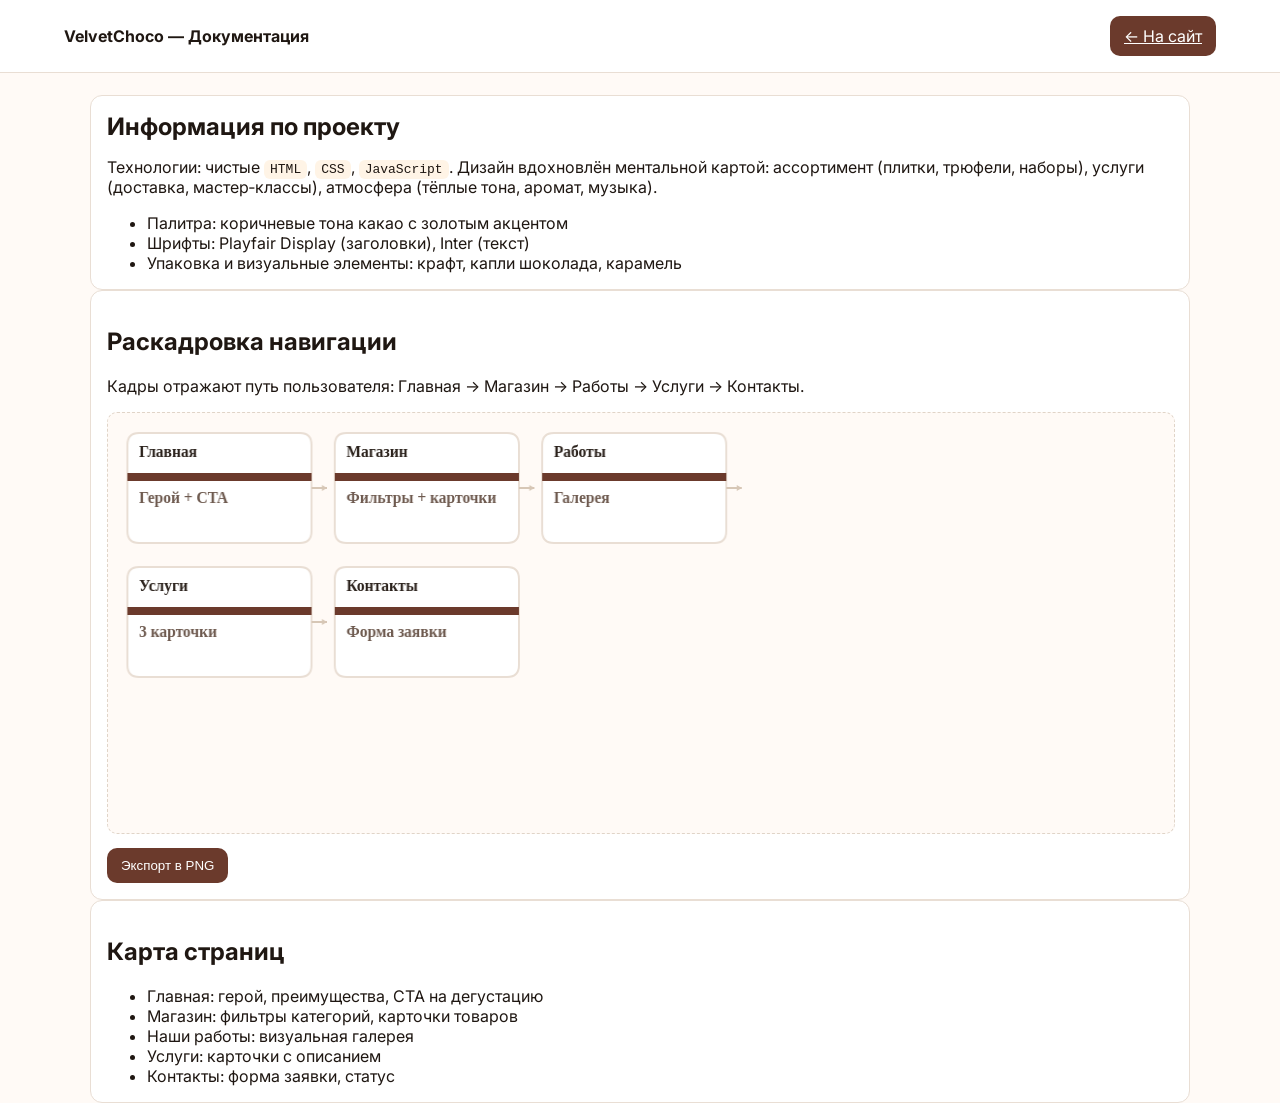
==== docs/index.html @ 32332e77 "Create index.html" ====
<!doctype html>
<html lang="ru">
<head>
  <meta charset="utf-8">
  <meta name="viewport" content="width=device-width, initial-scale=1">
  <title>Документация — VelvetChoco</title>
  <link rel="preconnect" href="https://fonts.googleapis.com">
  <link rel="preconnect" href="https://fonts.gstatic.com" crossorigin>
  <link href="https://fonts.googleapis.com/css2?family=Inter:wght@400;600&display=swap" rel="stylesheet">
  <style>
    :root{--ink:#1f1712;--muted:#6e5a4f;--line:#e9ded4}
    html,body{height:100%}
    body{margin:0;font-family:Inter,system-ui,Arial,sans-serif;color:var(--ink);background:#fffaf6}
    header{display:flex;align-items:center;justify-content:space-between;padding:16px 5%;border-bottom:1px solid var(--line);background:#fff}
    main{width:min(1100px,92%);margin:22px auto 60px}
    h1{margin:0 0 10px}
    .grid{display:grid;grid-template-columns:1fr 1fr;gap:18px}
    section{background:#fff;border:1px solid var(--line);border-radius:12px;padding:16px}
    canvas{width:100%;height:420px;border:1px dashed #e0d4c8;border-radius:10px;background:#fffaf6}
    .btn{background:#6b3a2c;color:#fff;border:0;border-radius:10px;padding:10px 14px;cursor:pointer}
    ul{margin:6px 0 0}
    code{background:#fff4e6;padding:2px 6px;border-radius:6px}
  </style>
</head>
<body>
  <header>
    <strong>VelvetChoco — Документация</strong>
    <a href="/index.html" class="btn">← На сайт</a>
  </header>
  <main>
    <section>
      <h1>Информация по проекту</h1>
      <p>Технологии: чистые <code>HTML</code>, <code>CSS</code>, <code>JavaScript</code>. Дизайн вдохновлён ментальной картой: ассортимент (плитки, трюфели, наборы), услуги (доставка, мастер‑классы), атмосфера (тёплые тона, аромат, музыка).</p>
      <ul>
        <li>Палитра: коричневые тона какао с золотым акцентом</li>
        <li>Шрифты: Playfair Display (заголовки), Inter (текст)</li>
        <li>Упаковка и визуальные элементы: крафт, капли шоколада, карамель</li>
      </ul>
    </section>
    <section>
      <h2>Раскадровка навигации</h2>
      <p>Кадры отражают путь пользователя: Главная → Магазин → Работы → Услуги → Контакты.</p>
      <canvas id="storyboard" width="1100" height="420"></canvas>
      <div style="display:flex;gap:10px;margin-top:10px">
        <button id="exportPng" class="btn">Экспорт в PNG</button>
        <a id="downloadLink" class="btn" download="velvetchoco-storyboard.png" style="display:none">Скачать PNG</a>
      </div>
    </section>
    <section>
      <h2>Карта страниц</h2>
      <ul>
        <li>Главная: герой, преимущества, CTA на дегустацию</li>
        <li>Магазин: фильтры категорий, карточки товаров</li>
        <li>Наши работы: визуальная галерея</li>
        <li>Услуги: карточки с описанием</li>
        <li>Контакты: форма заявки, статус</li>
      </ul>
    </section>
  </main>
  <script>
    const c = document.getElementById('storyboard');
    const ctx = c.getContext('2d');
    const W = c.width, H = c.height;
    const frames = [
      {t:'Главная', d:'Герой + CTA'},
      {t:'Магазин', d:'Фильтры + карточки'},
      {t:'Работы', d:'Галерея'},
      {t:'Услуги', d:'3 карточки'},
      {t:'Контакты', d:'Форма заявки'}
    ];
    const pad = 20, fw = 190, fh = 110, gap = 24;
    const rows = 2;
    ctx.clearRect(0,0,W,H);
    ctx.fillStyle = '#2b221c';
    ctx.font = '600 16px Inter';
    frames.forEach((f,i)=>{
      const row = Math.floor(i/3);
      const col = i%3;
      const x = pad + col*(fw+gap);
      const y = pad + row*(fh+gap);
      ctx.fillStyle = '#ffffff';
      ctx.strokeStyle = '#e9ded4';
      ctx.lineWidth = 2;
      roundRect(ctx,x,y,fw,fh,12,true,true);
      ctx.fillStyle = '#6b3a2c';
      ctx.fillRect(x, y+40, fw, 8);
      ctx.fillStyle = '#2b221c';
      ctx.fillText(f.t, x+12, y+24);
      ctx.fillStyle = '#6e5a4f';
      ctx.fillText(f.d, x+12, y+70);
      // arrows
      if (i < frames.length-1) drawArrow(ctx, x+fw, y+fh/2, x+fw+gap-8, y+fh/2);
    });
    function roundRect(ctx, x, y, w, h, r, fill, stroke){
      if (typeof r === 'number') r={tl:r,tr:r,br:r,bl:r};
      ctx.beginPath();
      ctx.moveTo(x+r.tl,y);
      ctx.lineTo(x+w-r.tr,y);
      ctx.quadraticCurveTo(x+w,y,x+w,y+r.tr);
      ctx.lineTo(x+w,y+h-r.br);
      ctx.quadraticCurveTo(x+w,y+h,x+w-r.br,y+h);
      ctx.lineTo(x+r.bl,y+h);
      ctx.quadraticCurveTo(x,y+h,x,y+h-r.bl);
      ctx.lineTo(x,y+r.tl);
      ctx.quadraticCurveTo(x,y,x+r.tl,y);
      ctx.closePath();
      if (fill) ctx.fill();
      if (stroke) ctx.stroke();
    }
    function drawArrow(ctx,x1,y1,x2,y2){
      ctx.strokeStyle = '#d7c7b6';
      ctx.lineWidth = 2;
      ctx.beginPath();
      ctx.moveTo(x1,y1); ctx.lineTo(x2,y2); ctx.stroke();
      const angle = Math.atan2(y2-y1, x2-x1);
      const size = 6;
      ctx.beginPath();
      ctx.moveTo(x2,y2);
      ctx.lineTo(x2-size*Math.cos(angle-0.5), y2-size*Math.sin(angle-0.5));
      ctx.lineTo(x2-size*Math.cos(angle+0.5), y2-size*Math.sin(angle+0.5));
      ctx.closePath(); ctx.fillStyle = '#d7c7b6'; ctx.fill();
    }
    document.getElementById('exportPng').addEventListener('click',()=>{
      const url = c.toDataURL('image/png');
      const a = document.getElementById('downloadLink');
      a.href = url; a.style.display='inline-flex'; a.click();
    });
  </script>
</body>
</html>
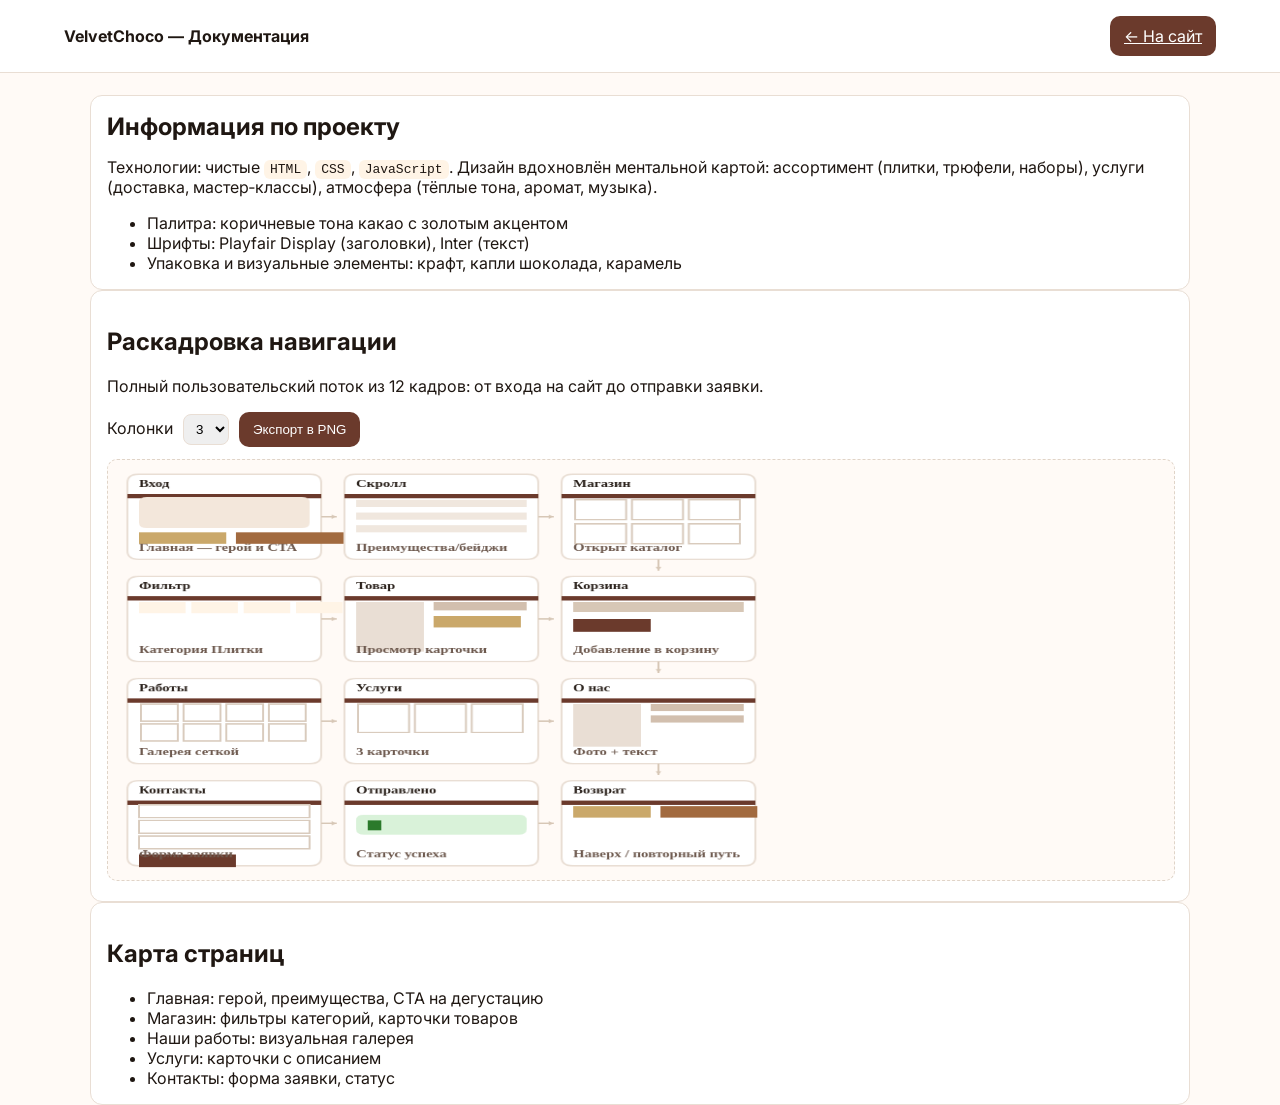
==== commit 77c0d0ad: "Update index.html" ====
--- a/docs/index.html
+++ b/docs/index.html
@@ -39,12 +39,19 @@
     </section>
     <section>
       <h2>Раскадровка навигации</h2>
-      <p>Кадры отражают путь пользователя: Главная → Магазин → Работы → Услуги → Контакты.</p>
-      <canvas id="storyboard" width="1100" height="420"></canvas>
-      <div style="display:flex;gap:10px;margin-top:10px">
+      <p>Полный пользовательский поток из 12 кадров: от входа на сайт до отправки заявки.</p>
+      <div style="display:flex;gap:10px;align-items:center;margin:8px 0 12px">
+        <label>Колонки
+          <select id="colsSelect" style="margin-left:6px;padding:6px 8px;border:1px solid #e9ded4;border-radius:8px">
+            <option value="3" selected>3</option>
+            <option value="4">4</option>
+            <option value="5">5</option>
+          </select>
+        </label>
         <button id="exportPng" class="btn">Экспорт в PNG</button>
         <a id="downloadLink" class="btn" download="velvetchoco-storyboard.png" style="display:none">Скачать PNG</a>
       </div>
+      <canvas id="storyboard" width="1100" height="420"></canvas>
     </section>
     <section>
       <h2>Карта страниц</h2>
@@ -60,37 +67,135 @@
   <script>
     const c = document.getElementById('storyboard');
     const ctx = c.getContext('2d');
-    const W = c.width, H = c.height;
+    const pad = 20, fw = 200, fh = 120, gap = 24;
     const frames = [
-      {t:'Главная', d:'Герой + CTA'},
-      {t:'Магазин', d:'Фильтры + карточки'},
-      {t:'Работы', d:'Галерея'},
-      {t:'Услуги', d:'3 карточки'},
-      {t:'Контакты', d:'Форма заявки'}
+      {t:'Вход', d:'Главная — герой и CTA', kind:'hero'},
+      {t:'Скролл', d:'Преимущества/бейджи', kind:'list'},
+      {t:'Магазин', d:'Открыт каталог', kind:'shop'},
+      {t:'Фильтр', d:'Категория Плитки', kind:'filter'},
+      {t:'Товар', d:'Просмотр карточки', kind:'product'},
+      {t:'Корзина', d:'Добавление в корзину', kind:'cart'},
+      {t:'Работы', d:'Галерея сеткой', kind:'gallery'},
+      {t:'Услуги', d:'3 карточки', kind:'services'},
+      {t:'О нас', d:'Фото + текст', kind:'about'},
+      {t:'Контакты', d:'Форма заявки', kind:'form'},
+      {t:'Отправлено', d:'Статус успеха', kind:'success'},
+      {t:'Возврат', d:'Наверх / повторный путь', kind:'nav'}
     ];
-    const pad = 20, fw = 190, fh = 110, gap = 24;
-    const rows = 2;
-    ctx.clearRect(0,0,W,H);
-    ctx.fillStyle = '#2b221c';
-    ctx.font = '600 16px Inter';
-    frames.forEach((f,i)=>{
-      const row = Math.floor(i/3);
-      const col = i%3;
-      const x = pad + col*(fw+gap);
-      const y = pad + row*(fh+gap);
-      ctx.fillStyle = '#ffffff';
-      ctx.strokeStyle = '#e9ded4';
-      ctx.lineWidth = 2;
-      roundRect(ctx,x,y,fw,fh,12,true,true);
-      ctx.fillStyle = '#6b3a2c';
-      ctx.fillRect(x, y+40, fw, 8);
-      ctx.fillStyle = '#2b221c';
-      ctx.fillText(f.t, x+12, y+24);
-      ctx.fillStyle = '#6e5a4f';
-      ctx.fillText(f.d, x+12, y+70);
-      // arrows
-      if (i < frames.length-1) drawArrow(ctx, x+fw, y+fh/2, x+fw+gap-8, y+fh/2);
-    });
+
+    const colsSelect = document.getElementById('colsSelect');
+    colsSelect.addEventListener('change', draw);
+
+    function sizeCanvas(cols){
+      const rows = Math.ceil(frames.length / cols);
+      c.width = 1100;
+      c.height = pad*2 + rows*fh + (rows-1)*gap;
+    }
+
+    function draw(){
+      const cols = parseInt(colsSelect.value,10) || 3;
+      sizeCanvas(cols);
+      const W = c.width; const H = c.height;
+      ctx.clearRect(0,0,W,H);
+      ctx.textBaseline = 'middle';
+      ctx.font = '600 15px Inter';
+      frames.forEach((f,i)=>{
+        const row = Math.floor(i/cols);
+        const col = i%cols;
+        const x = pad + col*(fw+gap);
+        const y = pad + row*(fh+gap);
+        // card
+        ctx.fillStyle = '#ffffff';
+        ctx.strokeStyle = '#e9ded4';
+        ctx.lineWidth = 2;
+        roundRect(ctx,x,y,fw,fh,12,true,true);
+        // header bar
+        ctx.fillStyle = '#6b3a2c';
+        ctx.fillRect(x, y+28, fw, 6);
+        // title
+        ctx.fillStyle = '#2b221c';
+        ctx.fillText(f.t, x+12, y+14);
+        // thumbnail/wireframe depending on kind
+        drawInside(f.kind, x, y);
+        // caption
+        ctx.fillStyle = '#6e5a4f';
+        ctx.fillText(f.d, x+12, y+fh-16);
+        // arrows
+        if (i < frames.length-1){
+          const nx = (i+1)%cols === 0 ? x+fw/2 : x+fw;
+          const ny = (i+1)%cols === 0 ? y+fh : y+fh/2;
+          const tx = (i+1)%cols === 0 ? x+fw/2 : x+fw+gap-8;
+          const ty = (i+1)%cols === 0 ? y+fh+gap-8 : y+fh/2;
+          drawArrow(ctx, nx, ny, tx, ty);
+        }
+      });
+    }
+
+    function drawInside(kind, x, y){
+      const m = 12; // inner margin
+      ctx.save();
+      switch(kind){
+        case 'hero':
+          ctx.fillStyle = '#f3e7db';
+          roundRect(ctx, x+m, y+m+20, fw-2*m, 44, 8, true, false);
+          ctx.fillStyle = '#caa86a'; ctx.fillRect(x+m, y+m+70, 90, 16);
+          ctx.fillStyle = '#a26a3f'; ctx.fillRect(x+m+100, y+m+70, 120, 16);
+          break;
+        case 'list':
+          ctx.fillStyle = '#f0e7de';
+          for(let i=0;i<3;i++){ ctx.fillRect(x+m, y+m+24+i*18, fw-2*m, 10); }
+          break;
+        case 'shop':
+          ctx.strokeStyle = '#d9cbbd';
+          for(let r=0;r<2;r++){
+            for(let c2=0;c2<3;c2++){
+              ctx.strokeRect(x+m+c2*((fw-2*m)/3)+2, y+m+24+r*34, (fw-2*m)/3-6, 28);
+            }
+          }
+          break;
+        case 'filter':
+          ctx.fillStyle = '#fff4e6';
+          for(let i=0;i<4;i++){ ctx.fillRect(x+m+i*54, y+m+24, 48, 16); }
+          break;
+        case 'product':
+          ctx.fillStyle = '#e9ded4'; ctx.fillRect(x+m, y+m+24, 70, 70);
+          ctx.fillStyle = '#d2bfae'; ctx.fillRect(x+m+80, y+m+24, fw-2*m-80, 12);
+          ctx.fillStyle = '#caa86a'; ctx.fillRect(x+m+80, y+m+44, 90, 16);
+          break;
+        case 'cart':
+          ctx.fillStyle = '#d7c7b6'; ctx.fillRect(x+m, y+m+24, fw-2*m, 14);
+          ctx.fillStyle = '#6b3a2c'; ctx.fillRect(x+m, y+m+48, 80, 18);
+          break;
+        case 'gallery':
+          ctx.strokeStyle = '#d9cbbd';
+          for(let r=0;r<2;r++) for(let c2=0;c2<4;c2++) ctx.strokeRect(x+m+c2*((fw-2*m)/4)+2, y+m+24+r*28, (fw-2*m)/4-6, 24);
+          break;
+        case 'services':
+          ctx.strokeStyle = '#d9cbbd';
+          for(let c2=0;c2<3;c2++) ctx.strokeRect(x+m+c2*((fw-2*m)/3)+2, y+m+24, (fw-2*m)/3-6, 40);
+          break;
+        case 'about':
+          ctx.fillStyle = '#e9ded4'; ctx.fillRect(x+m, y+m+24, 70, 60);
+          ctx.fillStyle = '#d2bfae'; ctx.fillRect(x+m+80, y+m+24, fw-2*m-80, 10);
+          ctx.fillRect(x+m+80, y+m+40, fw-2*m-80, 10);
+          break;
+        case 'form':
+          ctx.strokeStyle = '#d9cbbd';
+          for(let i=0;i<3;i++){ ctx.strokeRect(x+m, y+m+22+i*22, fw-2*m, 18); }
+          ctx.fillStyle = '#6b3a2c'; ctx.fillRect(x+m, y+m+92, 100, 18);
+          break;
+        case 'success':
+          ctx.fillStyle = '#d9f2d9'; roundRect(ctx, x+m, y+m+36, fw-2*m, 28, 8, true, false);
+          ctx.fillStyle = '#2b7a2b'; ctx.fillRect(x+m+12, y+m+44, 14, 14);
+          break;
+        case 'nav':
+          ctx.fillStyle = '#caa86a'; ctx.fillRect(x+m, y+m+24, 80, 16);
+          ctx.fillStyle = '#a26a3f'; ctx.fillRect(x+m+90, y+m+24, 100, 16);
+          break;
+      }
+      ctx.restore();
+    }
+
     function roundRect(ctx, x, y, w, h, r, fill, stroke){
       if (typeof r === 'number') r={tl:r,tr:r,br:r,bl:r};
       ctx.beginPath();
@@ -120,11 +225,14 @@
       ctx.lineTo(x2-size*Math.cos(angle+0.5), y2-size*Math.sin(angle+0.5));
       ctx.closePath(); ctx.fillStyle = '#d7c7b6'; ctx.fill();
     }
+
     document.getElementById('exportPng').addEventListener('click',()=>{
       const url = c.toDataURL('image/png');
       const a = document.getElementById('downloadLink');
       a.href = url; a.style.display='inline-flex'; a.click();
     });
+
+    draw();
   </script>
 </body>
 </html>
